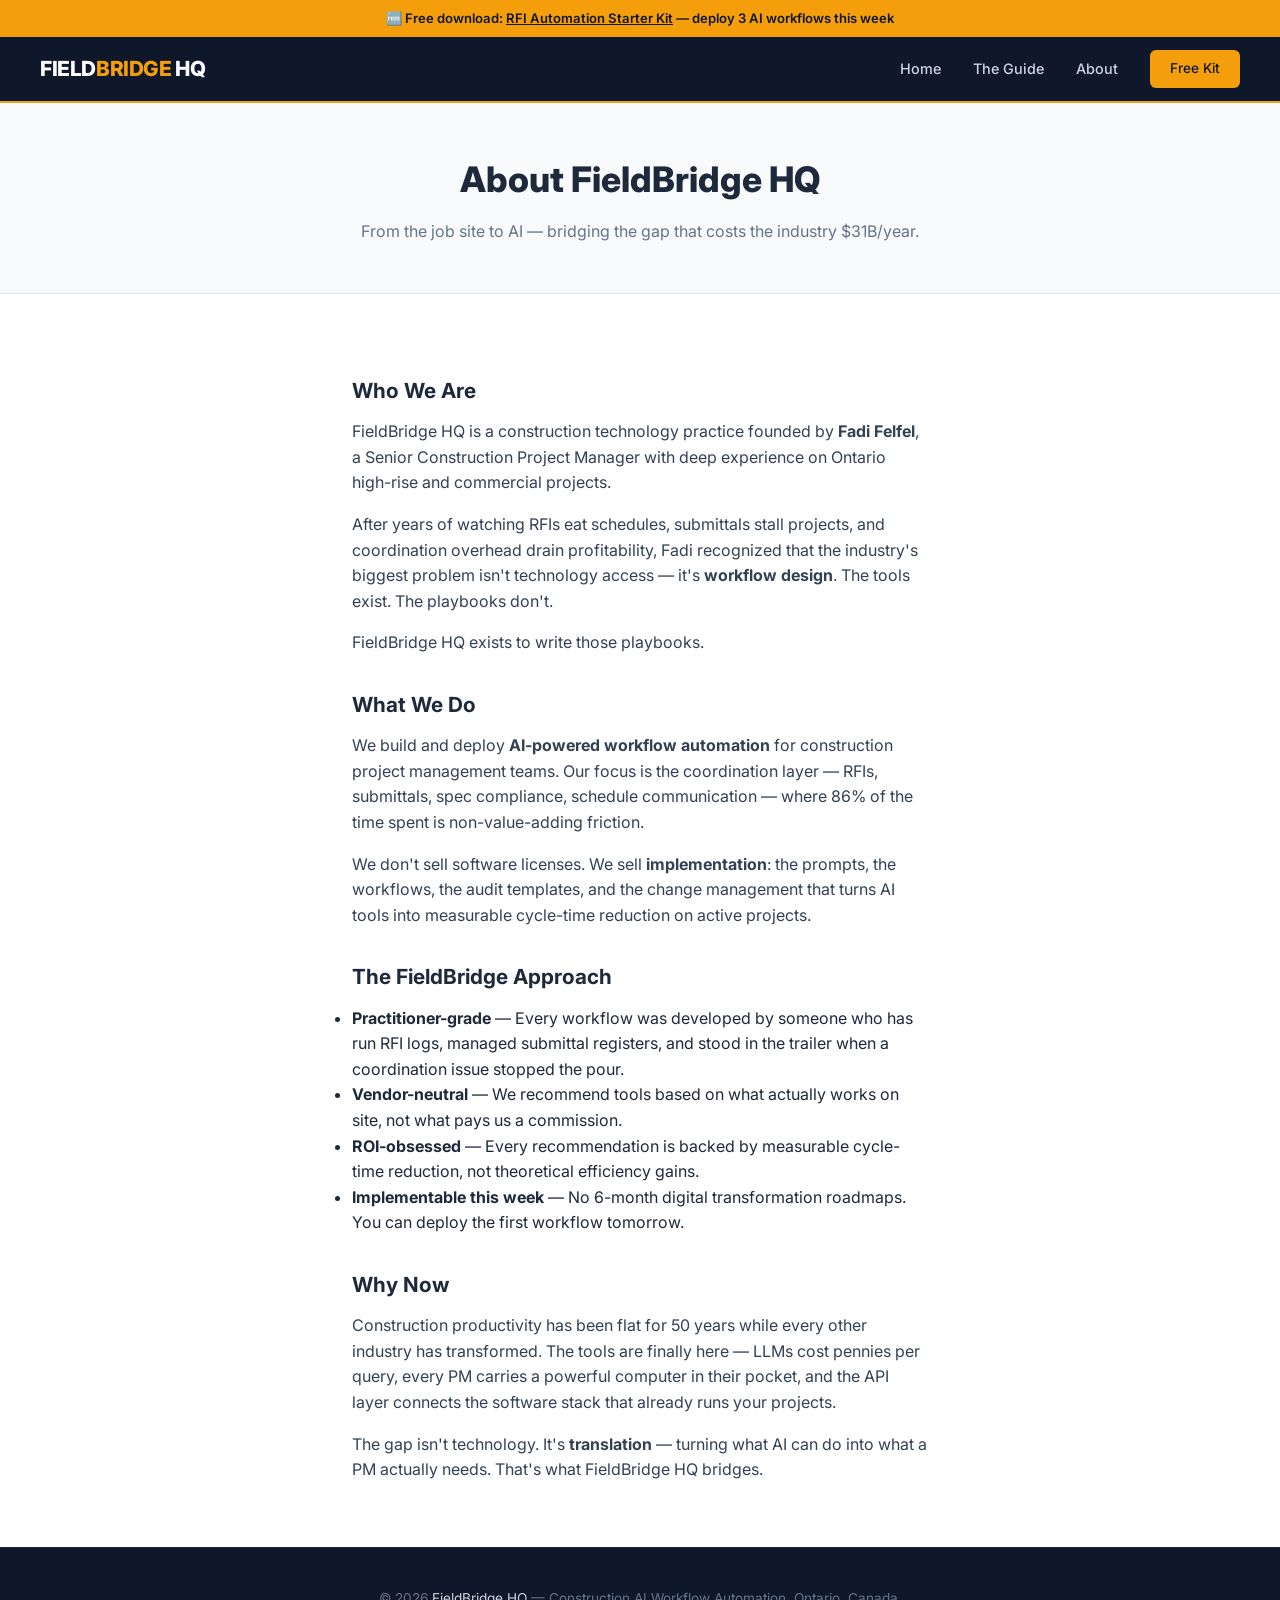
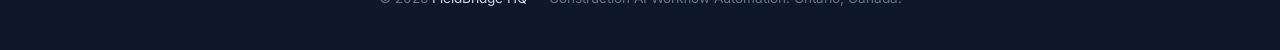
==== about/index.html @ 86c3881d "Initial site: FieldBridge HQ — Construction AI Workflow Automation" ====
<!DOCTYPE html>
<html lang="en">
<head>
<meta charset="UTF-8">
<meta name="viewport" content="width=device-width, initial-scale=1.0">
<title>About — FieldBridge HQ</title>
<meta name="description" content="FieldBridge HQ was founded by Fadi Felfel, Senior Construction PM, to bring practical AI workflow automation to construction professionals.">
<link rel="preconnect" href="https://fonts.googleapis.com">
<link href="https://fonts.googleapis.com/css2?family=Inter:wght@400;500;600;700;800&display=swap" rel="stylesheet">
<link rel="stylesheet" href="/assets/css/style.css">
</head>
<body>

<div class="announcement">
  🆓 Free download: <a href="/starter-kit/">RFI Automation Starter Kit</a> — deploy 3 AI workflows this week
</div>

<nav>
  <div class="nav-inner">
    <a href="/" class="nav-logo">FIELD<span>BRIDGE</span> HQ</a>
    <div class="nav-links">
      <a href="/">Home</a>
      <a href="/guide/">The Guide</a>
      <a href="/about/">About</a>
      <a href="/starter-kit/" class="nav-cta">Free Kit</a>
    </div>
  </div>
</nav>

<section class="about-header">
  <div class="container">
    <h1 style="font-size: 2.2rem; font-weight: 800;">About FieldBridge HQ</h1>
    <p style="color: var(--gray-500); margin-top: 0.75rem;">From the job site to AI — bridging the gap that costs the industry $31B/year.</p>
  </div>
</section>

<div class="about-body">
  <h2>Who We Are</h2>
  <p>FieldBridge HQ is a construction technology practice founded by <strong>Fadi Felfel</strong>, a Senior Construction Project Manager with deep experience on Ontario high-rise and commercial projects.</p>

  <p>After years of watching RFIs eat schedules, submittals stall projects, and coordination overhead drain profitability, Fadi recognized that the industry's biggest problem isn't technology access — it's <strong>workflow design</strong>. The tools exist. The playbooks don't.</p>

  <p>FieldBridge HQ exists to write those playbooks.</p>

  <h2>What We Do</h2>
  <p>We build and deploy <strong>AI-powered workflow automation</strong> for construction project management teams. Our focus is the coordination layer — RFIs, submittals, spec compliance, schedule communication — where 86% of the time spent is non-value-adding friction.</p>

  <p>We don't sell software licenses. We sell <strong>implementation</strong>: the prompts, the workflows, the audit templates, and the change management that turns AI tools into measurable cycle-time reduction on active projects.</p>

  <h2>The FieldBridge Approach</h2>
  <ul>
    <li><strong>Practitioner-grade</strong> — Every workflow was developed by someone who has run RFI logs, managed submittal registers, and stood in the trailer when a coordination issue stopped the pour.</li>
    <li><strong>Vendor-neutral</strong> — We recommend tools based on what actually works on site, not what pays us a commission.</li>
    <li><strong>ROI-obsessed</strong> — Every recommendation is backed by measurable cycle-time reduction, not theoretical efficiency gains.</li>
    <li><strong>Implementable this week</strong> — No 6-month digital transformation roadmaps. You can deploy the first workflow tomorrow.</li>
  </ul>

  <h2>Why Now</h2>
  <p>Construction productivity has been flat for 50 years while every other industry has transformed. The tools are finally here — LLMs cost pennies per query, every PM carries a powerful computer in their pocket, and the API layer connects the software stack that already runs your projects.</p>

  <p>The gap isn't technology. It's <strong>translation</strong> — turning what AI can do into what a PM actually needs. That's what FieldBridge HQ bridges.</p>
</div>

<footer>
  <p>© 2026 <a href="/">FieldBridge HQ</a> — Construction AI Workflow Automation. Ontario, Canada.</p>
</footer>

</body>
</html>
---- assets/css/style.css ----
/* ===== FIELDBRIDGE HQ — Brand Styles ===== */
*, *::before, *::after { box-sizing: border-box; margin: 0; padding: 0; }

:root {
  --navy: #0f172a;
  --navy-light: #1e293b;
  --accent: #f59e0b;
  --accent-hover: #d97706;
  --gray-50: #f8fafc;
  --gray-100: #f1f5f9;
  --gray-200: #e2e8f0;
  --gray-300: #cbd5e1;
  --gray-500: #64748b;
  --gray-700: #334155;
  --gray-900: #1e293b;
  --white: #ffffff;
  --font: 'Inter', -apple-system, BlinkMacSystemFont, 'Segoe UI', Roboto, sans-serif;
  --font-mono: 'JetBrains Mono', 'Fira Code', monospace;
}

html { scroll-behavior: smooth; }
body {
  font-family: var(--font);
  color: var(--gray-900);
  background: var(--white);
  line-height: 1.6;
  -webkit-font-smoothing: antialiased;
}

/* ===== NAV ===== */
nav {
  background: var(--navy);
  padding: 0 2rem;
  position: sticky;
  top: 0;
  z-index: 100;
  border-bottom: 2px solid var(--accent);
}
.nav-inner {
  max-width: 1200px;
  margin: 0 auto;
  display: flex;
  align-items: center;
  justify-content: space-between;
  height: 64px;
}
.nav-logo {
  color: var(--white);
  font-weight: 800;
  font-size: 1.3rem;
  text-decoration: none;
  letter-spacing: -0.02em;
}
.nav-logo span { color: var(--accent); }
.nav-links { display: flex; gap: 2rem; align-items: center; }
.nav-links a {
  color: var(--gray-300);
  text-decoration: none;
  font-size: 0.9rem;
  font-weight: 500;
  transition: color 0.2s;
}
.nav-links a:hover { color: var(--white); }
.nav-cta {
  background: var(--accent);
  color: var(--navy) !important;
  padding: 0.5rem 1.25rem;
  border-radius: 6px;
  font-weight: 600;
  font-size: 0.85rem !important;
}
.nav-cta:hover { background: var(--accent-hover) !important; }

/* ===== HERO ===== */
.hero {
  background: linear-gradient(135deg, var(--navy) 0%, #1a2744 50%, var(--navy-light) 100%);
  color: var(--white);
  padding: 5rem 2rem 4rem;
  text-align: center;
  position: relative;
  overflow: hidden;
}
.hero::after {
  content: '';
  position: absolute;
  bottom: 0;
  left: 0;
  right: 0;
  height: 4px;
  background: linear-gradient(90deg, var(--accent), #f97316, var(--accent));
}
.hero-inner { max-width: 800px; margin: 0 auto; }
.hero-badge {
  display: inline-block;
  background: rgba(245, 158, 11, 0.15);
  color: var(--accent);
  font-size: 0.8rem;
  font-weight: 600;
  padding: 0.35rem 1rem;
  border-radius: 100px;
  margin-bottom: 1.5rem;
  text-transform: uppercase;
  letter-spacing: 0.08em;
}
.hero h1 {
  font-size: 3rem;
  font-weight: 800;
  line-height: 1.15;
  letter-spacing: -0.03em;
  margin-bottom: 1.25rem;
}
.hero h1 span { color: var(--accent); }
.hero p {
  font-size: 1.15rem;
  color: var(--gray-300);
  max-width: 600px;
  margin: 0 auto 2rem;
  line-height: 1.7;
}
.hero-cta {
  display: inline-flex;
  align-items: center;
  gap: 0.75rem;
  background: var(--accent);
  color: var(--navy);
  font-weight: 700;
  font-size: 1rem;
  padding: 0.9rem 2rem;
  border-radius: 8px;
  text-decoration: none;
  transition: all 0.2s;
}
.hero-cta:hover { background: var(--accent-hover); transform: translateY(-1px); }
.hero-secondary {
  display: inline-block;
  color: var(--gray-300);
  text-decoration: none;
  margin-left: 1.5rem;
  font-size: 0.95rem;
  border-bottom: 1px solid var(--gray-500);
  padding-bottom: 2px;
}
.hero-secondary:hover { color: var(--white); }

/* ===== CONTAINER ===== */
.container { max-width: 1200px; margin: 0 auto; padding: 0 2rem; }

/* ===== SECTIONS ===== */
.section { padding: 4.5rem 0; }
.section-title {
  font-size: 2rem;
  font-weight: 800;
  letter-spacing: -0.02em;
  margin-bottom: 1rem;
  text-align: center;
}
.section-subtitle {
  color: var(--gray-500);
  text-align: center;
  max-width: 600px;
  margin: 0 auto 3rem;
  font-size: 1.05rem;
}

.section-light { background: var(--gray-50); }
.section-dark { background: var(--navy); color: var(--white); }
.section-dark .section-subtitle { color: var(--gray-300); }

/* ===== GRID ===== */
.grid-3 {
  display: grid;
  grid-template-columns: repeat(3, 1fr);
  gap: 2rem;
}
.card {
  background: var(--white);
  border: 1px solid var(--gray-200);
  border-radius: 12px;
  padding: 2rem;
  transition: all 0.2s;
}
.card:hover { border-color: var(--accent); box-shadow: 0 4px 24px rgba(0,0,0,0.06); }
.card-icon {
  width: 48px;
  height: 48px;
  background: rgba(245, 158, 11, 0.1);
  border-radius: 10px;
  display: flex;
  align-items: center;
  justify-content: center;
  font-size: 1.3rem;
  margin-bottom: 1.25rem;
}
.card h3 { font-size: 1.15rem; font-weight: 700; margin-bottom: 0.6rem; }
.card p { color: var(--gray-500); font-size: 0.92rem; line-height: 1.6; }

/* ===== OFFER SECTION (lead magnet) ===== */
.offer-box {
  background: linear-gradient(135deg, var(--navy), var(--navy-light));
  border-radius: 16px;
  padding: 3rem;
  display: flex;
  align-items: center;
  gap: 3rem;
  margin-top: 1rem;
}
.offer-content { flex: 1; }
.offer-content h2 { color: var(--white); font-size: 1.6rem; margin-bottom: 0.75rem; }
.offer-content p { color: var(--gray-300); font-size: 0.95rem; margin-bottom: 1.5rem; }
.offer-form { display: flex; gap: 0.75rem; flex-wrap: wrap; }
.offer-form input {
  flex: 1;
  min-width: 200px;
  padding: 0.75rem 1rem;
  border: 1px solid var(--gray-500);
  border-radius: 6px;
  background: rgba(255,255,255,0.08);
  color: var(--white);
  font-size: 0.92rem;
  font-family: var(--font);
}
.offer-form input::placeholder { color: var(--gray-500); }
.offer-form button {
  background: var(--accent);
  color: var(--navy);
  font-weight: 700;
  padding: 0.75rem 1.75rem;
  border: none;
  border-radius: 6px;
  cursor: pointer;
  font-size: 0.92rem;
  font-family: var(--font);
  transition: background 0.2s;
}
.offer-form button:hover { background: var(--accent-hover); }
.offer-visual {
  flex-shrink: 0;
  text-align: center;
  color: var(--accent);
}
.offer-visual .big-num {
  font-size: 3.5rem;
  font-weight: 800;
  line-height: 1;
  letter-spacing: -0.03em;
}
.offer-visual .label { font-size: 0.82rem; color: var(--gray-300); margin-top: 0.25rem; }

/* ===== FOOTER ===== */
footer {
  background: var(--navy);
  color: var(--gray-500);
  padding: 2.5rem 2rem;
  text-align: center;
  font-size: 0.85rem;
  border-top: 1px solid var(--navy-light);
}
footer a { color: var(--gray-300); text-decoration: none; }
footer a:hover { color: var(--white); }

/* ===== GUIDE PAGE ===== */
.guide-hero {
  background: var(--navy);
  color: var(--white);
  padding: 3.5rem 2rem 3rem;
  text-align: center;
}
.guide-hero h1 { font-size: 2.4rem; font-weight: 800; letter-spacing: -0.02em; }
.guide-hero .meta { color: var(--gray-300); font-size: 0.9rem; margin-top: 0.75rem; }
.guide-body {
  max-width: 720px;
  margin: 0 auto;
  padding: 3rem 2rem 5rem;
  font-size: 1.05rem;
  line-height: 1.8;
}
.guide-body h2 {
  font-size: 1.6rem;
  font-weight: 700;
  margin: 2.5rem 0 1rem;
  padding-top: 1rem;
  border-top: 1px solid var(--gray-200);
}
.guide-body h3 { font-size: 1.2rem; font-weight: 700; margin: 1.5rem 0 0.75rem; }
.guide-body p { margin-bottom: 1rem; color: var(--gray-700); }
.guide-body strong { color: var(--navy); }
.guide-body ul, .guide-body ol { margin: 0 0 1.25rem 1.5rem; }
.guide-body li { margin-bottom: 0.5rem; }
.guide-body .cta-box {
  background: var(--gray-50);
  border: 2px solid var(--accent);
  border-radius: 12px;
  padding: 1.5rem 2rem;
  margin: 2rem 0;
  text-align: center;
}
.guide-body .cta-box p { margin-bottom: 0.75rem; font-weight: 600; }
.guide-body .cta-box a {
  display: inline-block;
  background: var(--accent);
  color: var(--navy);
  font-weight: 700;
  padding: 0.75rem 1.5rem;
  border-radius: 6px;
  text-decoration: none;
}
.guide-body .cta-box a:hover { background: var(--accent-hover); }

/* ===== ABOUT PAGE ===== */
.about-header {
  background: var(--gray-50);
  padding: 3rem 2rem;
  text-align: center;
  border-bottom: 1px solid var(--gray-200);
}
.about-body { max-width: 640px; margin: 0 auto; padding: 3rem 2rem; }
.about-body h2 { font-size: 1.3rem; font-weight: 700; margin: 2rem 0 0.75rem; }
.about-body p { margin-bottom: 1rem; color: var(--gray-700); }

/* ===== RESPONSIVE ===== */
@media (max-width: 768px) {
  .hero h1 { font-size: 2rem; }
  .grid-3 { grid-template-columns: 1fr; }
  .offer-box { flex-direction: column; text-align: center; padding: 2rem; }
  .offer-form { justify-content: center; }
  .nav-links { gap: 1rem; }
  .nav-links a:not(.nav-cta) { display: none; }
}

/* ===== ANNOUNCEMENT BAR ===== */
.announcement {
  background: var(--accent);
  color: var(--navy);
  text-align: center;
  padding: 0.5rem;
  font-size: 0.82rem;
  font-weight: 600;
}
.announcement a { color: var(--navy); text-decoration: underline; }
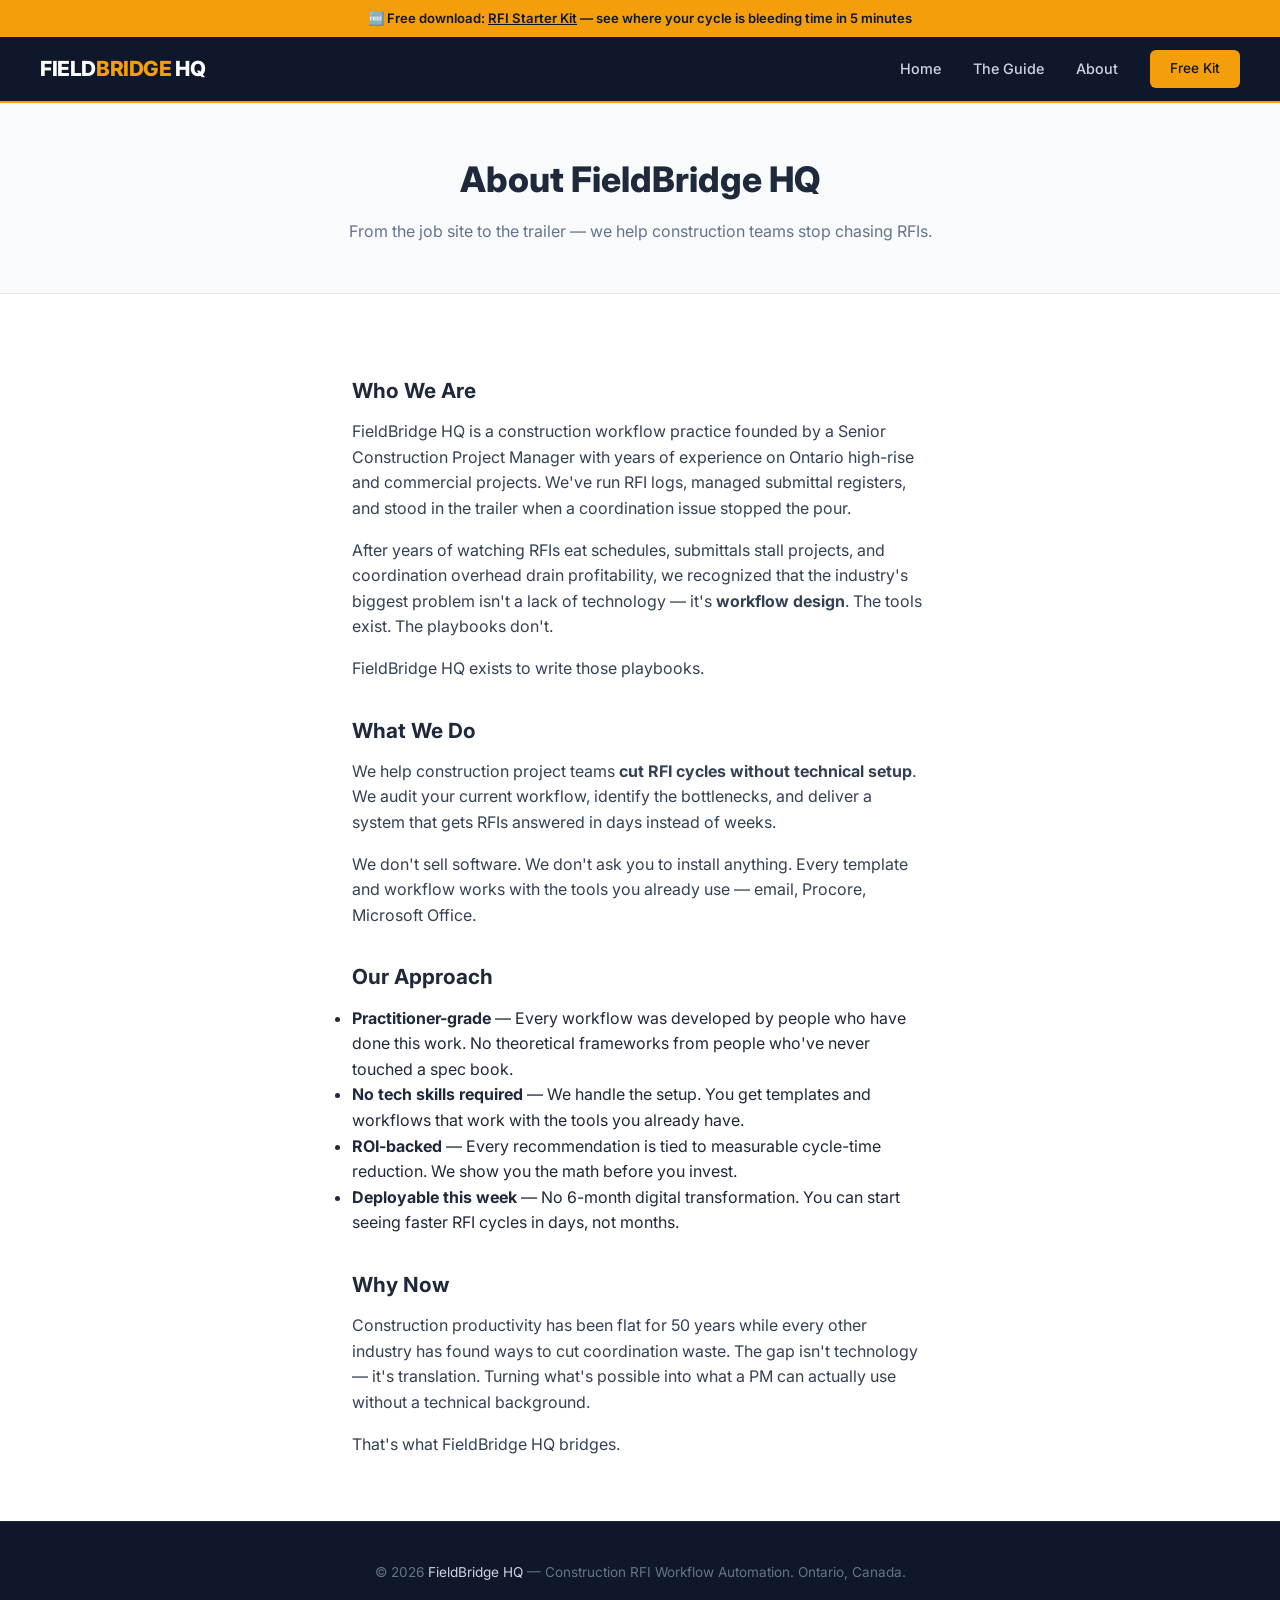
==== commit 1c8c8d7f: "Remove personal name, reframe tech jargon to plain construction language" ====
--- a/about/index.html
+++ b/about/index.html
@@ -4,7 +4,7 @@
 <meta charset="UTF-8">
 <meta name="viewport" content="width=device-width, initial-scale=1.0">
 <title>About — FieldBridge HQ</title>
-<meta name="description" content="FieldBridge HQ was founded by Fadi Felfel, Senior Construction PM, to bring practical AI workflow automation to construction professionals.">
+<meta name="description" content="FieldBridge HQ helps construction project teams cut RFI cycles without technical setup. Built by PMs, for PMs.">
 <link rel="preconnect" href="https://fonts.googleapis.com">
 <link href="https://fonts.googleapis.com/css2?family=Inter:wght@400;500;600;700;800&display=swap" rel="stylesheet">
 <link rel="stylesheet" href="/assets/css/style.css">
@@ -12,7 +12,7 @@
 <body>
 
 <div class="announcement">
-  🆓 Free download: <a href="/starter-kit/">RFI Automation Starter Kit</a> — deploy 3 AI workflows this week
+  🆓 Free download: <a href="/starter-kit/">RFI Starter Kit</a> — see where your cycle is bleeding time in 5 minutes
 </div>
 
 <nav>
@@ -30,39 +30,39 @@
 <section class="about-header">
   <div class="container">
     <h1 style="font-size: 2.2rem; font-weight: 800;">About FieldBridge HQ</h1>
-    <p style="color: var(--gray-500); margin-top: 0.75rem;">From the job site to AI — bridging the gap that costs the industry $31B/year.</p>
+    <p style="color: var(--gray-500); margin-top: 0.75rem;">From the job site to the trailer — we help construction teams stop chasing RFIs.</p>
   </div>
 </section>
 
 <div class="about-body">
   <h2>Who We Are</h2>
-  <p>FieldBridge HQ is a construction technology practice founded by <strong>Fadi Felfel</strong>, a Senior Construction Project Manager with deep experience on Ontario high-rise and commercial projects.</p>
+  <p>FieldBridge HQ is a construction workflow practice founded by a Senior Construction Project Manager with years of experience on Ontario high-rise and commercial projects. We've run RFI logs, managed submittal registers, and stood in the trailer when a coordination issue stopped the pour.</p>
 
-  <p>After years of watching RFIs eat schedules, submittals stall projects, and coordination overhead drain profitability, Fadi recognized that the industry's biggest problem isn't technology access — it's <strong>workflow design</strong>. The tools exist. The playbooks don't.</p>
+  <p>After years of watching RFIs eat schedules, submittals stall projects, and coordination overhead drain profitability, we recognized that the industry's biggest problem isn't a lack of technology — it's <strong>workflow design</strong>. The tools exist. The playbooks don't.</p>
 
   <p>FieldBridge HQ exists to write those playbooks.</p>
 
   <h2>What We Do</h2>
-  <p>We build and deploy <strong>AI-powered workflow automation</strong> for construction project management teams. Our focus is the coordination layer — RFIs, submittals, spec compliance, schedule communication — where 86% of the time spent is non-value-adding friction.</p>
+  <p>We help construction project teams <strong>cut RFI cycles without technical setup</strong>. We audit your current workflow, identify the bottlenecks, and deliver a system that gets RFIs answered in days instead of weeks.</p>
 
-  <p>We don't sell software licenses. We sell <strong>implementation</strong>: the prompts, the workflows, the audit templates, and the change management that turns AI tools into measurable cycle-time reduction on active projects.</p>
+  <p>We don't sell software. We don't ask you to install anything. Every template and workflow works with the tools you already use — email, Procore, Microsoft Office.</p>
 
-  <h2>The FieldBridge Approach</h2>
+  <h2>Our Approach</h2>
   <ul>
-    <li><strong>Practitioner-grade</strong> — Every workflow was developed by someone who has run RFI logs, managed submittal registers, and stood in the trailer when a coordination issue stopped the pour.</li>
-    <li><strong>Vendor-neutral</strong> — We recommend tools based on what actually works on site, not what pays us a commission.</li>
-    <li><strong>ROI-obsessed</strong> — Every recommendation is backed by measurable cycle-time reduction, not theoretical efficiency gains.</li>
-    <li><strong>Implementable this week</strong> — No 6-month digital transformation roadmaps. You can deploy the first workflow tomorrow.</li>
+    <li><strong>Practitioner-grade</strong> — Every workflow was developed by people who have done this work. No theoretical frameworks from people who've never touched a spec book.</li>
+    <li><strong>No tech skills required</strong> — We handle the setup. You get templates and workflows that work with the tools you already have.</li>
+    <li><strong>ROI-backed</strong> — Every recommendation is tied to measurable cycle-time reduction. We show you the math before you invest.</li>
+    <li><strong>Deployable this week</strong> — No 6-month digital transformation. You can start seeing faster RFI cycles in days, not months.</li>
   </ul>
 
   <h2>Why Now</h2>
-  <p>Construction productivity has been flat for 50 years while every other industry has transformed. The tools are finally here — LLMs cost pennies per query, every PM carries a powerful computer in their pocket, and the API layer connects the software stack that already runs your projects.</p>
+  <p>Construction productivity has been flat for 50 years while every other industry has found ways to cut coordination waste. The gap isn't technology — it's translation. Turning what's possible into what a PM can actually use without a technical background.</p>
 
-  <p>The gap isn't technology. It's <strong>translation</strong> — turning what AI can do into what a PM actually needs. That's what FieldBridge HQ bridges.</p>
+  <p>That's what FieldBridge HQ bridges.</p>
 </div>
 
 <footer>
-  <p>© 2026 <a href="/">FieldBridge HQ</a> — Construction AI Workflow Automation. Ontario, Canada.</p>
+  <p>© 2026 <a href="/">FieldBridge HQ</a> — Construction RFI Workflow Automation. Ontario, Canada.</p>
 </footer>
 
 </body>
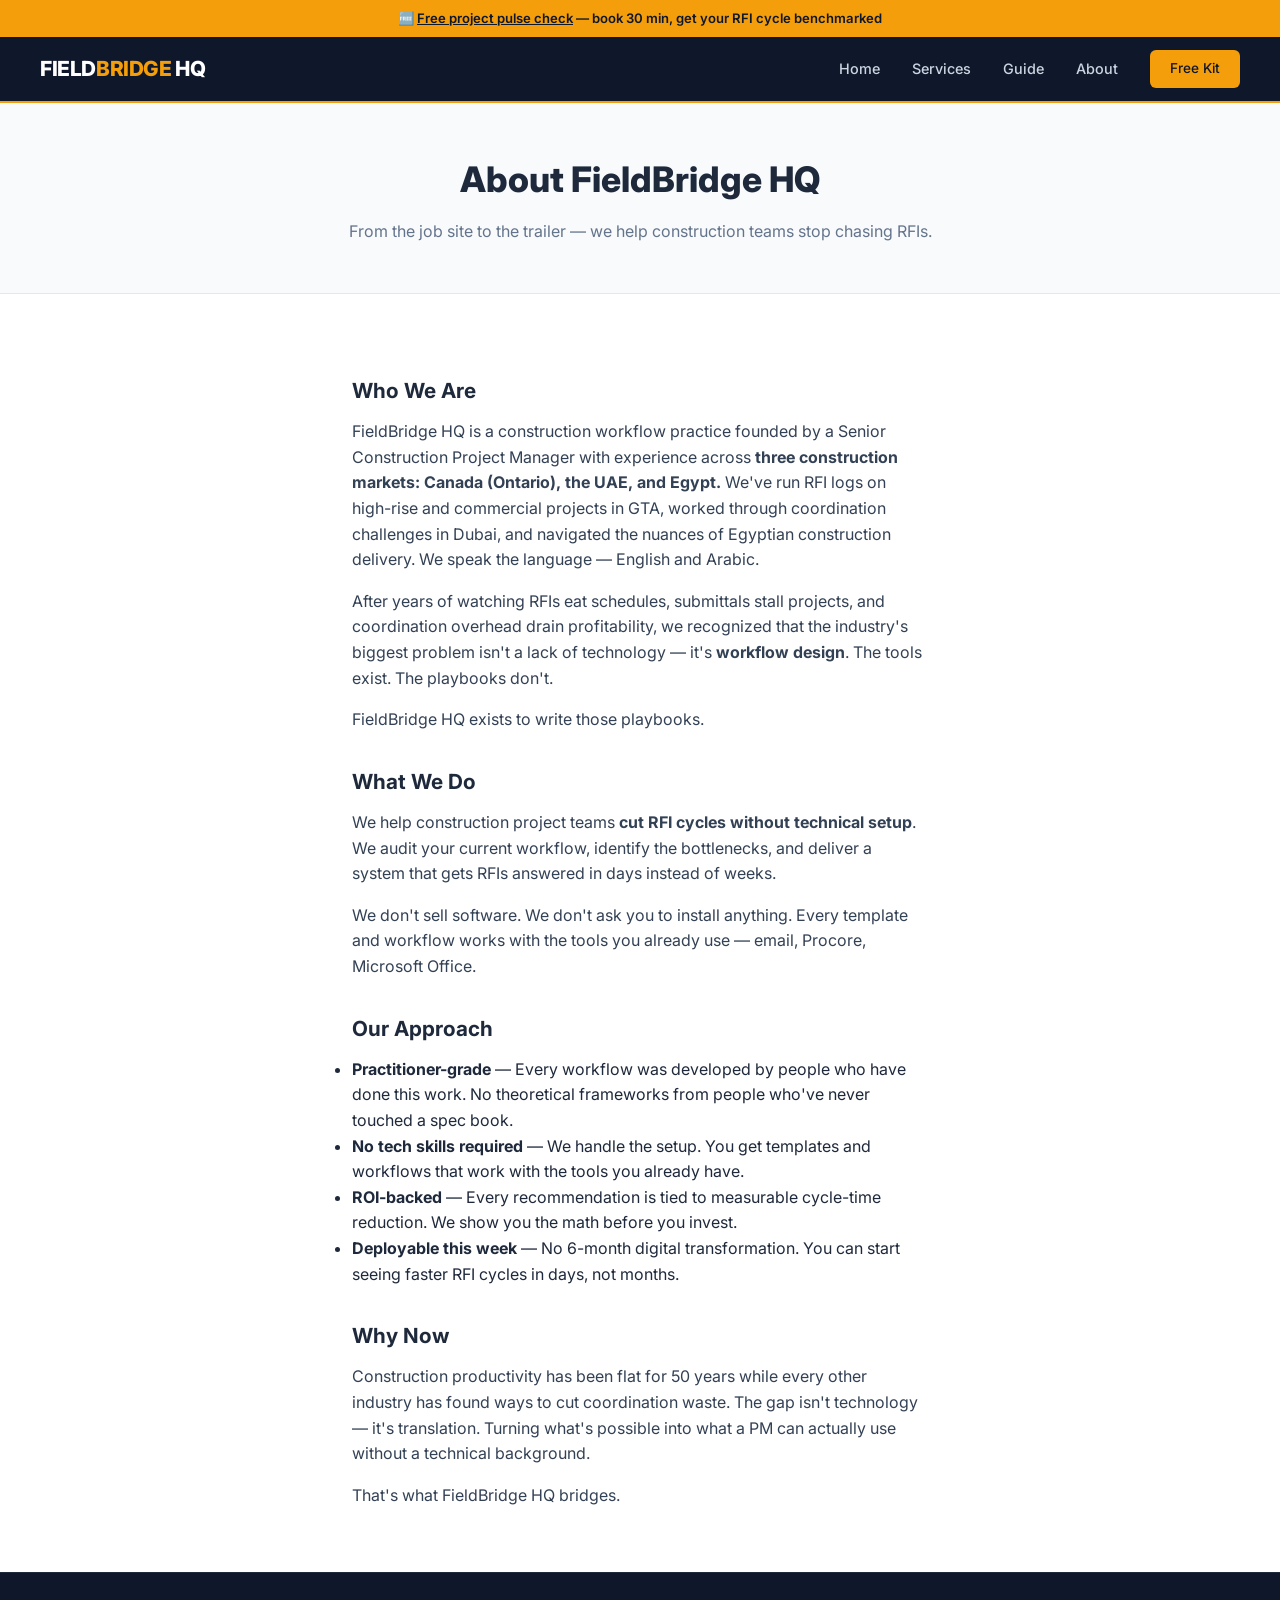
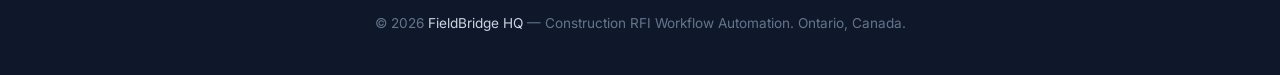
==== commit b30bf0f7: "Add Services page with pricing (7/mo Templates, 97/mo Pulse). Update nav, hero, about with multi-reg" ====
--- a/about/index.html
+++ b/about/index.html
@@ -12,7 +12,7 @@
 <body>
 
 <div class="announcement">
-  🆓 Free download: <a href="/starter-kit/">RFI Starter Kit</a> — see where your cycle is bleeding time in 5 minutes
+  🆓 <a href="/services/">Free project pulse check</a> — book 30 min, get your RFI cycle benchmarked
 </div>
 
 <nav>
@@ -20,7 +20,8 @@
     <a href="/" class="nav-logo">FIELD<span>BRIDGE</span> HQ</a>
     <div class="nav-links">
       <a href="/">Home</a>
-      <a href="/guide/">The Guide</a>
+      <a href="/services/">Services</a>
+      <a href="/guide/">Guide</a>
       <a href="/about/">About</a>
       <a href="/starter-kit/" class="nav-cta">Free Kit</a>
     </div>
@@ -36,7 +37,7 @@
 
 <div class="about-body">
   <h2>Who We Are</h2>
-  <p>FieldBridge HQ is a construction workflow practice founded by a Senior Construction Project Manager with years of experience on Ontario high-rise and commercial projects. We've run RFI logs, managed submittal registers, and stood in the trailer when a coordination issue stopped the pour.</p>
+  <p>FieldBridge HQ is a construction workflow practice founded by a Senior Construction Project Manager with experience across <strong>three construction markets: Canada (Ontario), the UAE, and Egypt.</strong> We've run RFI logs on high-rise and commercial projects in GTA, worked through coordination challenges in Dubai, and navigated the nuances of Egyptian construction delivery. We speak the language — English and Arabic.</p>
 
   <p>After years of watching RFIs eat schedules, submittals stall projects, and coordination overhead drain profitability, we recognized that the industry's biggest problem isn't a lack of technology — it's <strong>workflow design</strong>. The tools exist. The playbooks don't.</p>
 
